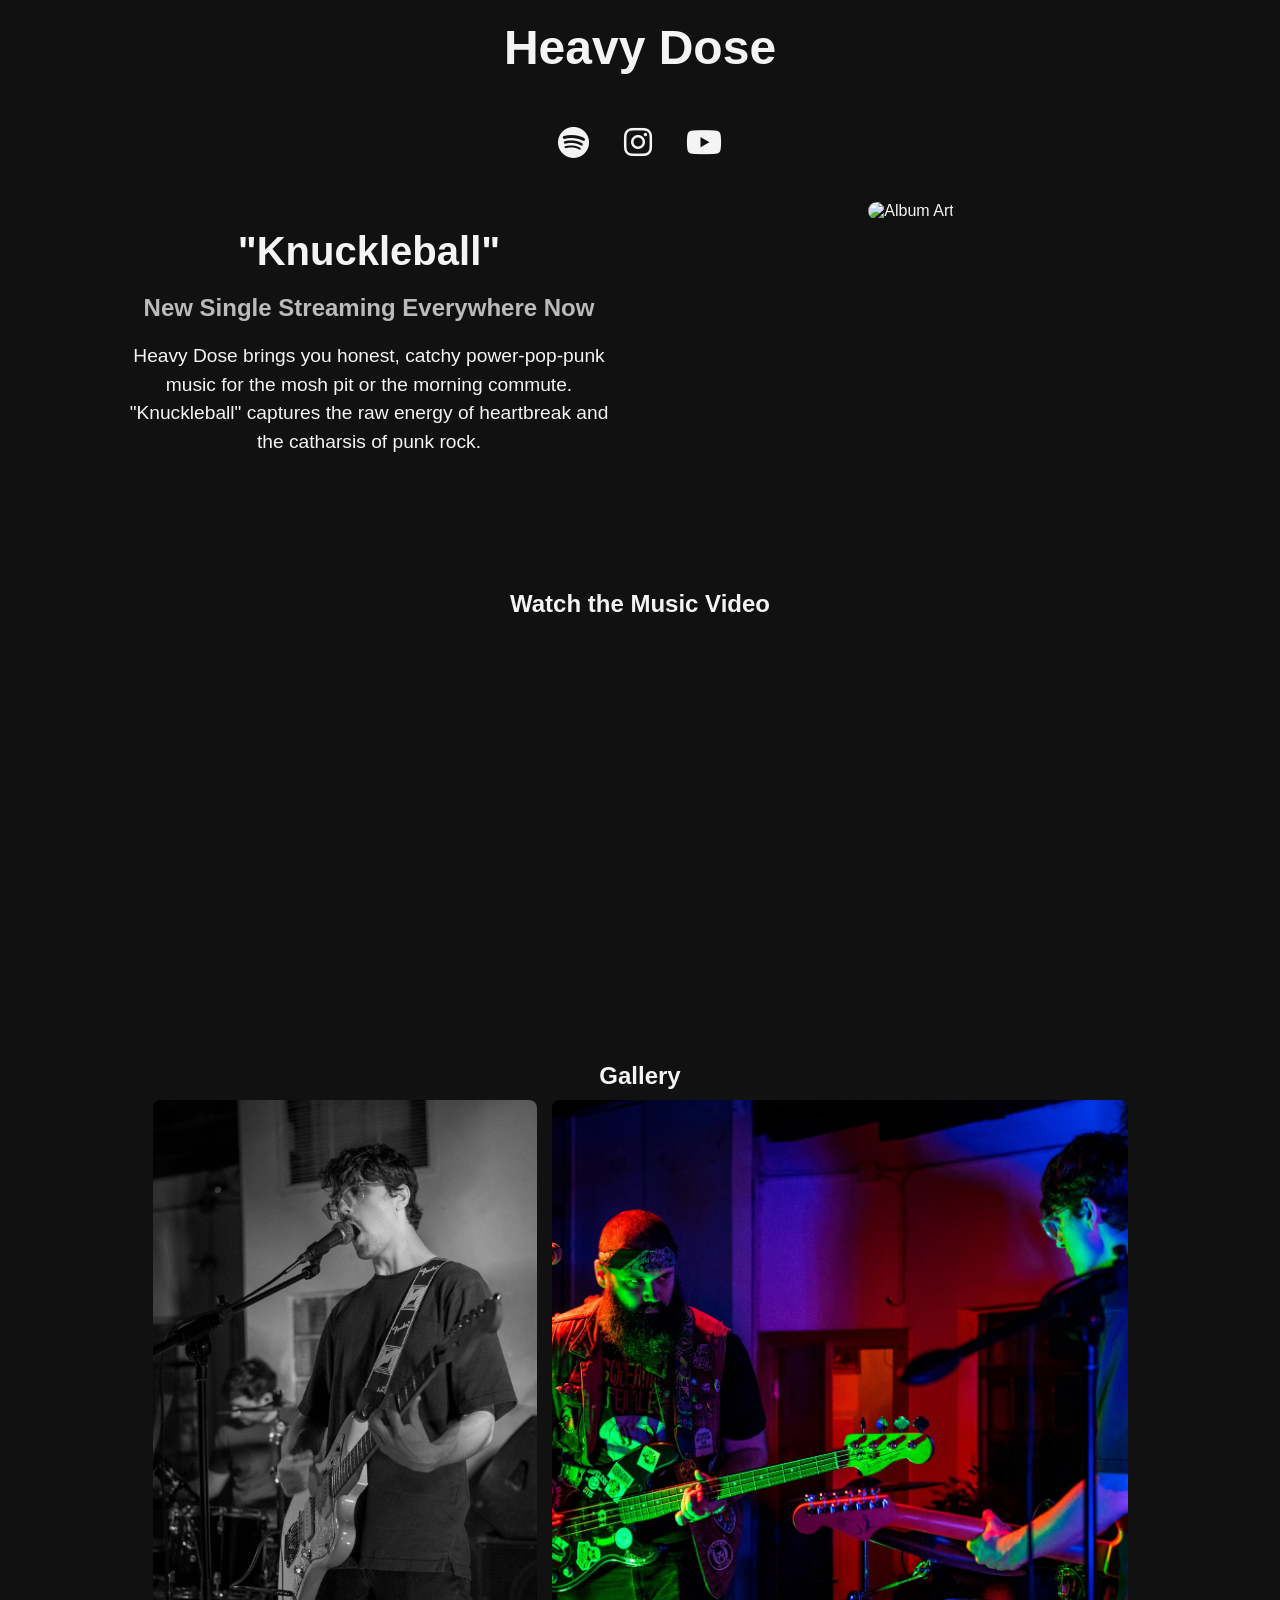
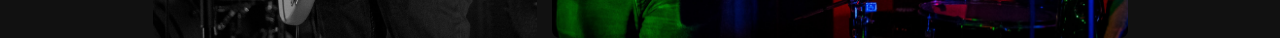
==== index.html @ 84f8ae5a "initial upload" ====
<!DOCTYPE html>
<html lang="en">
<head>
  <meta charset="UTF-8">
  <meta name="viewport" content="width=device-width, initial-scale=1.0">
  <title>Knuckleball - Heavy Dose</title>
  <link href="https://cdnjs.cloudflare.com/ajax/libs/font-awesome/6.0.0-beta3/css/all.min.css" rel="stylesheet"> <!-- Font Awesome Icons -->
  <style>
    body {
      font-family: Arial, sans-serif;
      margin: 0;
      padding: 0;
      background-color: #111;
      color: #f4f4f4;
      text-align: center;
    }

    header {
      font-size: 3rem;
      font-weight: bold;
      margin: 20px 0 50px; /* Increased space below header */
    }

    .social-links {
      margin-bottom: 40px; /* Space between social links and the two-column layout */
    }

    .social-links a {
      font-size: 2rem;
      color: #f4f4f4;
      margin: 0 15px;
      text-decoration: none;
    }

    .social-links a:hover {
      color: #1db954; /* Spotify green hover effect */
    }

    .container {
      display: flex;
      max-width: 80%;
      margin: 0 auto;
      gap: 60px; /* Wider spacing between columns */
      opacity: 0;
      transform: translateY(20px);
      animation: fadeIn 1.5s ease-out forwards;
    }

    .bio, .album-art {
      flex: 1;
    }

    h1 {
      font-size: 2.5rem;
      margin-bottom: 10px;
    }

    h2 {
      font-size: 1.5rem;
      color: #bbb;
      margin-bottom: 20px;
    }

    h3 {
      font-size: 1.5rem; /* Adjusted size */
      margin: 20px 0 10px; /* Reduced space around headings */
    }

    .bio p {
      font-size: 1.2rem;
      line-height: 1.5;
    }

    .album-art img {
      max-width: 100%;
      height: auto;
      border-radius: 10px;
      margin-bottom: 50px;
    }

    iframe {
      margin-top: 10px; /* Reduced margin */
      border-radius: 12px;
    }

    .youtube-video {
      margin: 20px auto 40px; /* Reduced space */
      max-width: 640px;
      margin-bottom: 50px;
    }

    .gallery {
      display: flex;
      flex-wrap: wrap;
      gap: 15px;
      margin-top: 10px; /* Reduced space */
      justify-content: center;
    }

    .gallery img {
      border-radius: 8px;
      object-fit: cover;
      max-width: 100%;
      height: auto;
    }

    .gallery img.small {
      width: 30%;
    }

    .gallery img.medium {
      width: 45%;
    }

    .gallery img.large {
      width: 60%;
    }

    @keyframes fadeIn {
      to {
        opacity: 1;
        transform: translateY(0);
      }
    }
  </style>
</head>
<body>
  <header>Heavy Dose</header>

  <!-- Social Links Section -->
  <div class="social-links">
    <a href="https://open.spotify.com/artist/315AH7RlOskO2dFrE8lWnL" target="_blank" title="Spotify"><i class="fab fa-spotify"></i></a>
    <a href="https://www.instagram.com/heavydosemusic/" target="_blank" title="Instagram"><i class="fab fa-instagram"></i></a>
    <a href="https://www.youtube.com/@HeavyDoseMusic/videos" target="_blank" title="YouTube"><i class="fab fa-youtube"></i></a>
  </div>

  <div class="container">
    <div class="bio">
      <h1>"Knuckleball"</h1>
      <h2>New Single Streaming Everywhere Now</h2>
      <p>Heavy Dose brings you honest, catchy power-pop-punk music for the mosh pit or the morning commute. "Knuckleball" captures the raw energy of heartbreak and the catharsis of punk rock.</p>
      <iframe src="https://open.spotify.com/embed/track/62JRtCdzHk0qX47STppfxC?utm_source=generator" 
              width="100%" height="80" frameBorder="0" 
              allow="autoplay; clipboard-write; encrypted-media; fullscreen; picture-in-picture"></iframe>
    </div>
    <div class="album-art">
      <img src="HD-grey.png" alt="Album Art">
    </div>
  </div>

  <h3>Watch the Music Video</h3>
  <div class="youtube-video">
    <iframe width="100%" height="360" src="https://www.youtube.com/embed/OnFMPk5hCnA" 
            frameBorder="0" allow="accelerometer; autoplay; clipboard-write; encrypted-media; gyroscope; picture-in-picture" 
            allowFullScreen></iframe>
  </div>

  <h3>Gallery</h3>
  <div class="gallery">
    <img src="pic1.jpg" alt="Gallery Image 1" class="small">
    <img src="pic2.jpg" alt="Gallery Image 2" class="medium">
  </div>
</body>
</html>
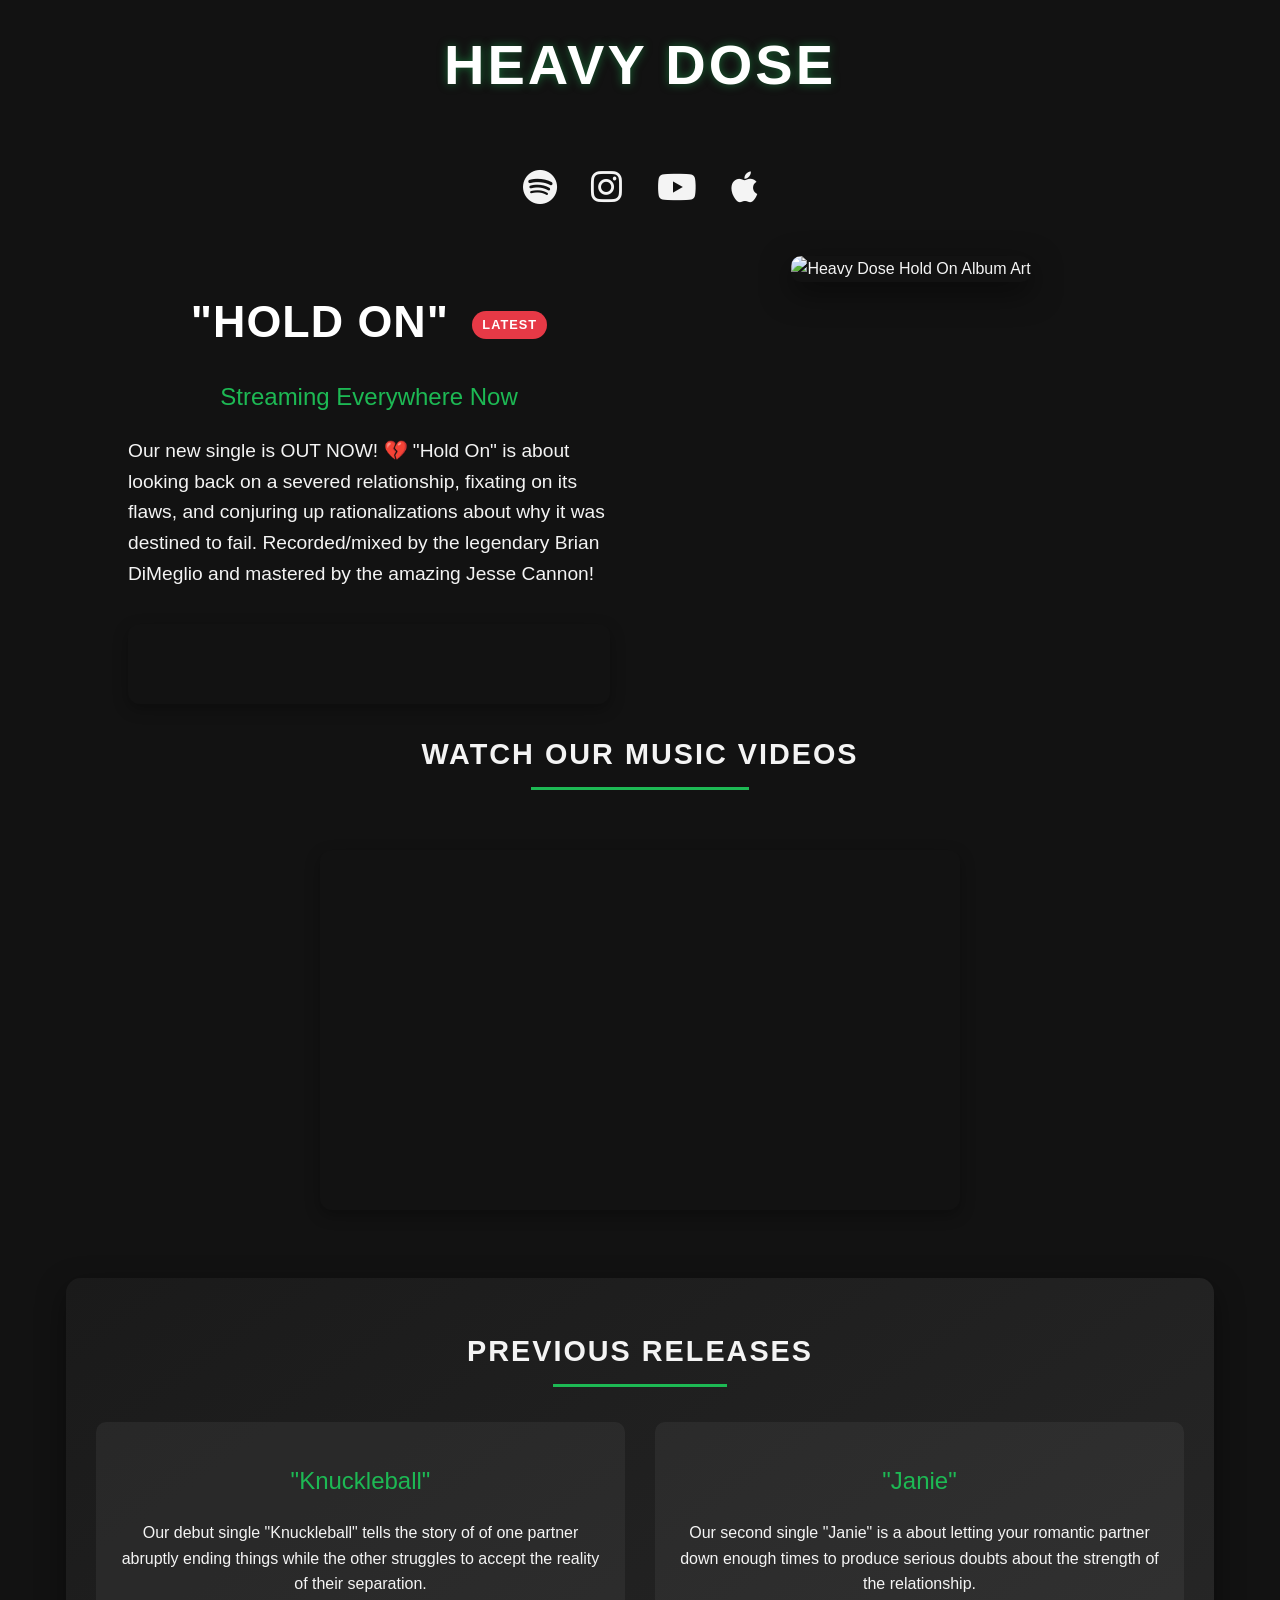
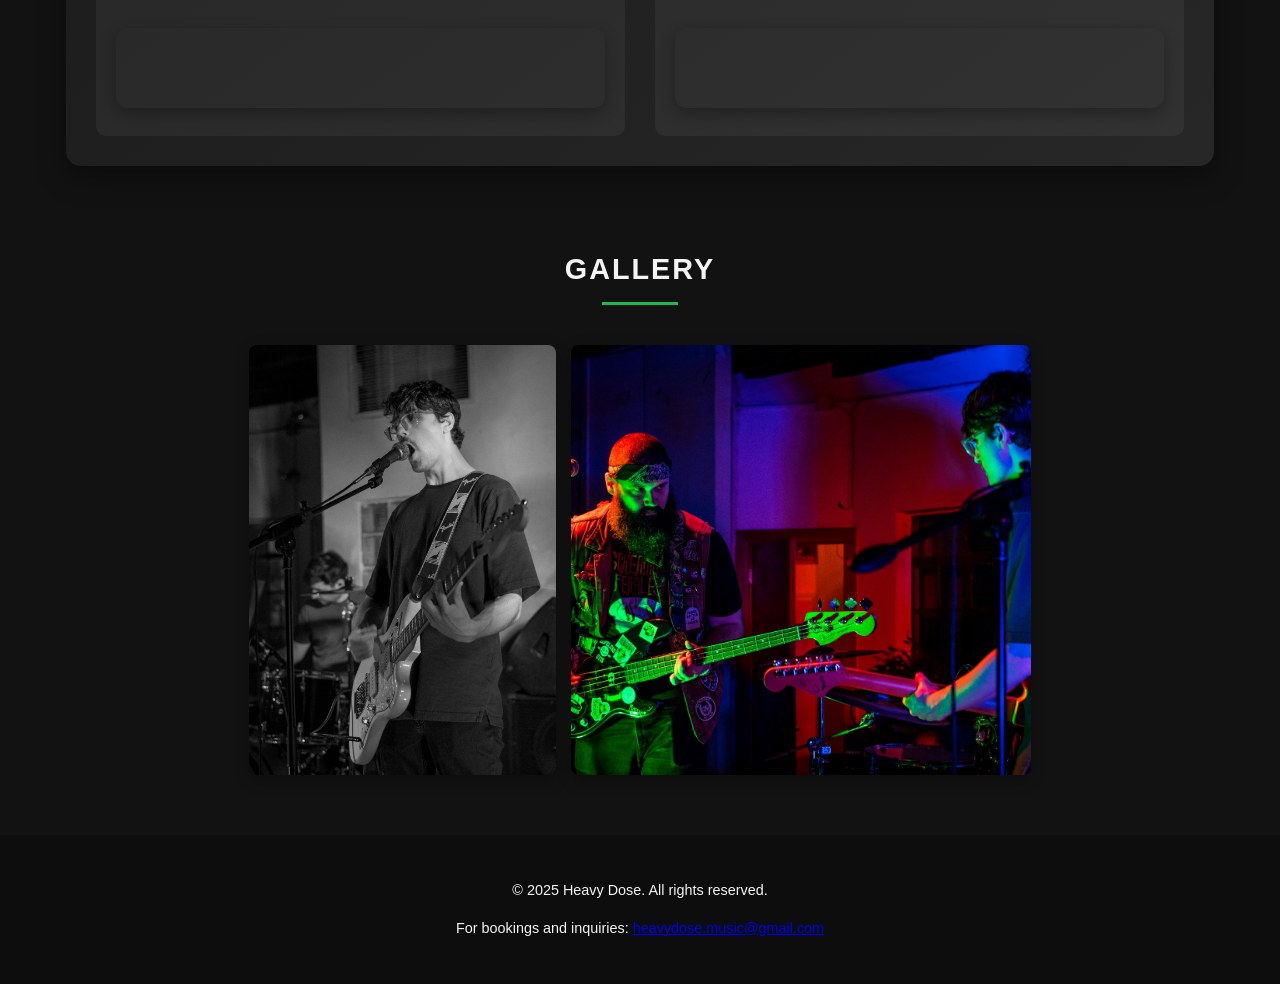
==== commit 32e25a7b: "update new music" ====
--- a/index.html
+++ b/index.html
@@ -3,44 +3,62 @@
 <head>
   <meta charset="UTF-8">
   <meta name="viewport" content="width=device-width, initial-scale=1.0">
-  <title>Knuckleball - Heavy Dose</title>
+  <meta name="description" content="Heavy Dose - Power-pop-punk band bringing you honest, catchy music. Listen to our latest singles Hold On, Janie, and Knuckleball.">
+  <meta name="keywords" content="Heavy Dose, power-pop-punk, garage rock, rock band, Hold On, Janie, Knuckleball, punk rock">
+  <title>Heavy Dose</title>
+  <link rel="icon" href="hd-initials.png" type="image/x-icon">
   <link href="https://cdnjs.cloudflare.com/ajax/libs/font-awesome/6.0.0-beta3/css/all.min.css" rel="stylesheet"> <!-- Font Awesome Icons -->
   <style>
+    :root {
+      --main-bg-color: #121212;
+      --accent-color: #1db954; /* Spotify green */
+      --secondary-color: #222;
+      --text-color: #f4f4f4;
+      --highlight-color: #e63946; /* Red highlight */
+    }
+    
     body {
-      font-family: Arial, sans-serif;
+      font-family: 'Montserrat', Arial, sans-serif;
       margin: 0;
       padding: 0;
-      background-color: #111;
-      color: #f4f4f4;
+      background-color: var(--main-bg-color);
+      color: var(--text-color);
       text-align: center;
+      line-height: 1.6;
     }
 
     header {
-      font-size: 3rem;
-      font-weight: bold;
-      margin: 20px 0 50px; /* Increased space below header */
+      font-size: 3.5rem;
+      font-weight: 800;
+      margin: 20px 0 50px;
+      text-transform: uppercase;
+      letter-spacing: 3px;
+      color: white;
+      text-shadow: 0 0 10px rgba(29, 185, 84, 0.5);
     }
 
     .social-links {
-      margin-bottom: 40px; /* Space between social links and the two-column layout */
+      margin-bottom: 40px;
     }
 
     .social-links a {
-      font-size: 2rem;
-      color: #f4f4f4;
+      font-size: 2.2rem;
+      color: var(--text-color);
       margin: 0 15px;
       text-decoration: none;
+      transition: transform 0.3s, color 0.3s;
     }
 
     .social-links a:hover {
-      color: #1db954; /* Spotify green hover effect */
+      color: var(--accent-color);
+      transform: scale(1.2);
     }
 
     .container {
       display: flex;
       max-width: 80%;
       margin: 0 auto;
-      gap: 60px; /* Wider spacing between columns */
+      gap: 60px;
       opacity: 0;
       transform: translateY(20px);
       animation: fadeIn 1.5s ease-out forwards;
@@ -51,24 +69,42 @@
     }
 
     h1 {
-      font-size: 2.5rem;
+      font-size: 2.8rem;
       margin-bottom: 10px;
+      color: white;
+      text-transform: uppercase;
+      letter-spacing: 1px;
     }
 
     h2 {
       font-size: 1.5rem;
-      color: #bbb;
+      color: var(--accent-color);
       margin-bottom: 20px;
+      font-weight: 400;
     }
 
     h3 {
-      font-size: 1.5rem; /* Adjusted size */
-      margin: 20px 0 10px; /* Reduced space around headings */
+      font-size: 1.8rem;
+      margin: 20px 0 15px;
+      text-transform: uppercase;
+      letter-spacing: 2px;
+      position: relative;
+      display: inline-block;
+    }
+    
+    h3:after {
+      content: '';
+      display: block;
+      width: 50%;
+      height: 3px;
+      background-color: var(--accent-color);
+      margin: 10px auto 0;
     }
 
     .bio p {
       font-size: 1.2rem;
-      line-height: 1.5;
+      line-height: 1.6;
+      text-align: left;
     }
 
     .album-art img {
@@ -76,25 +112,32 @@
       height: auto;
       border-radius: 10px;
       margin-bottom: 50px;
+      box-shadow: 0 10px 30px rgba(0, 0, 0, 0.5);
+      transition: transform 0.3s;
+    }
+    
+    .album-art img:hover {
+      transform: scale(1.03);
     }
 
     iframe {
-      margin-top: 10px; /* Reduced margin */
+      margin-top: 15px;
       border-radius: 12px;
+      box-shadow: 0 5px 15px rgba(0, 0, 0, 0.3);
     }
 
     .youtube-video {
-      margin: 20px auto 40px; /* Reduced space */
+      margin: 30px auto 60px;
       max-width: 640px;
-      margin-bottom: 50px;
     }
 
     .gallery {
       display: flex;
       flex-wrap: wrap;
       gap: 15px;
-      margin-top: 10px; /* Reduced space */
+      margin: 25px auto;
       justify-content: center;
+      max-width: 80%;
     }
 
     .gallery img {
@@ -102,6 +145,12 @@
       object-fit: cover;
       max-width: 100%;
       height: auto;
+      transition: transform 0.3s;
+      box-shadow: 0 5px 15px rgba(0, 0, 0, 0.3);
+    }
+    
+    .gallery img:hover {
+      transform: scale(1.05);
     }
 
     .gallery img.small {
@@ -114,6 +163,57 @@
 
     .gallery img.large {
       width: 60%;
+    }
+
+    .previous-releases {
+      max-width: 85%;
+      margin: 60px auto;
+      padding: 30px;
+      background: linear-gradient(145deg, #1a1a1a, #272727);
+      border-radius: 15px;
+      box-shadow: 0 10px 30px rgba(0, 0, 0, 0.4);
+    }
+
+    .releases-container {
+      display: flex;
+      gap: 30px;
+      margin-top: 20px;
+    }
+
+    .release {
+      flex: 1;
+      padding: 20px;
+      background-color: rgba(255, 255, 255, 0.05);
+      border-radius: 10px;
+      transition: transform 0.3s;
+    }
+    
+    .release:hover {
+      transform: translateY(-5px);
+    }
+    
+    .release h2 {
+      position: relative;
+    }
+    
+    .latest-badge {
+      display: inline-block;
+      background-color: var(--highlight-color);
+      color: white;
+      padding: 4px 10px;
+      font-size: 0.8rem;
+      border-radius: 20px;
+      margin-left: 10px;
+      text-transform: uppercase;
+      letter-spacing: 1px;
+      vertical-align: middle;
+    }
+
+    footer {
+      margin-top: 60px;
+      padding: 30px 0;
+      background-color: rgba(0, 0, 0, 0.3);
+      font-size: 0.9rem;
     }
 
     @keyframes fadeIn {
@@ -122,44 +222,100 @@
         transform: translateY(0);
       }
     }
+
+    @media (max-width: 768px) {
+      .container {
+        flex-direction: column;
+      }
+      
+      .social-links a {
+        font-size: 1.8rem;
+      }
+      
+      h1 {
+        font-size: 2.2rem;
+      }
+      
+      .releases-container {
+        flex-direction: column;
+        gap: 20px;
+      }
+      
+      .gallery {
+        max-width: 90%;
+      }
+    }
   </style>
+  <!-- Preload fonts for better performance -->
+  <link href="https://cdnjs.cloudflare.com/ajax/libs/font-family-montserrat/1.0.0/montserrat.min.css" rel="stylesheet">
 </head>
 <body>
   <header>Heavy Dose</header>
 
   <!-- Social Links Section -->
   <div class="social-links">
-    <a href="https://open.spotify.com/artist/315AH7RlOskO2dFrE8lWnL" target="_blank" title="Spotify"><i class="fab fa-spotify"></i></a>
-    <a href="https://www.instagram.com/heavydosemusic/" target="_blank" title="Instagram"><i class="fab fa-instagram"></i></a>
-    <a href="https://www.youtube.com/@HeavyDoseMusic/videos" target="_blank" title="YouTube"><i class="fab fa-youtube"></i></a>
+    <a href="https://open.spotify.com/artist/315AH7RlOskO2dFrE8lWnL" target="_blank" title="Listen on Spotify" aria-label="Spotify"><i class="fab fa-spotify"></i></a>
+    <a href="https://www.instagram.com/heavydosemusic/" target="_blank" title="Follow on Instagram" aria-label="Instagram"><i class="fab fa-instagram"></i></a>
+    <a href="https://www.youtube.com/@HeavyDoseMusic/videos" target="_blank" title="Watch on YouTube" aria-label="YouTube"><i class="fab fa-youtube"></i></a>
+    <a href="https://music.apple.com/us/artist/heavy-dose/1741990948" target="_blank" title="Listen on Apple Music" aria-label="Apple Music"><i class="fab fa-apple"></i></a>
   </div>
 
   <div class="container">
     <div class="bio">
-      <h1>"Knuckleball"</h1>
-      <h2>New Single Streaming Everywhere Now</h2>
-      <p>Heavy Dose brings you honest, catchy power-pop-punk music for the mosh pit or the morning commute. "Knuckleball" captures the raw energy of heartbreak and the catharsis of punk rock.</p>
-      <iframe src="https://open.spotify.com/embed/track/62JRtCdzHk0qX47STppfxC?utm_source=generator" 
+      <h1>"Hold On" <span class="latest-badge">Latest</span></h1>
+      <h2>Streaming Everywhere Now</h2>
+      <p>Our new single is OUT NOW! 💔 "Hold On" is about looking back on a severed relationship, fixating on its flaws, and conjuring up rationalizations about why it was destined to fail. Recorded/mixed by the legendary Brian DiMeglio and mastered by the amazing Jesse Cannon!</p>
+      <iframe src="https://open.spotify.com/embed/track/3S4iQe9FhwFGpHJicUodTs?utm_source=generator" 
               width="100%" height="80" frameBorder="0" 
               allow="autoplay; clipboard-write; encrypted-media; fullscreen; picture-in-picture"></iframe>
     </div>
     <div class="album-art">
-      <img src="HD-grey.png" alt="Album Art">
+      <img src="HD-blue.png" alt="Heavy Dose Hold On Album Art">
     </div>
   </div>
 
-  <h3>Watch the Music Video</h3>
+  <h3>Watch our Music Videos</h3>
   <div class="youtube-video">
-    <iframe width="100%" height="360" src="https://www.youtube.com/embed/OnFMPk5hCnA" 
+    <iframe width="100%" height="360" src="https://www.youtube.com/embed/w7PbZ3k3UTQ" 
             frameBorder="0" allow="accelerometer; autoplay; clipboard-write; encrypted-media; gyroscope; picture-in-picture" 
-            allowFullScreen></iframe>
+            allowFullScreen title="Heavy Dose - Janie Music Video"></iframe>
+  </div>
+
+  <div class="previous-releases">
+    <h3>Previous Releases</h3>
+    
+    <div class="releases-container">
+      
+      <div class="release">
+        <h2>"Knuckleball"</h2>
+        <p>Our debut single "Knuckleball" tells the story of of one partner abruptly ending things while the other struggles to accept the reality of their separation.</p>
+        <iframe src="https://open.spotify.com/embed/track/62JRtCdzHk0qX47STppfxC?utm_source=generator" 
+                width="100%" height="80" frameBorder="0" 
+                allow="autoplay; clipboard-write; encrypted-media; fullscreen; picture-in-picture"
+                title="Heavy Dose - Knuckleball on Spotify"></iframe>
+      </div>
+
+      <div class="release">
+        <h2>"Janie"</h2>
+        <p>Our second single "Janie" is a about letting your romantic partner down enough times to produce serious doubts about the strength of the relationship.</p>
+        <iframe src="https://open.spotify.com/embed/track/6rbaqBcFUk4kTOG53InHau?utm_source=generator" 
+                width="100%" height="80" frameBorder="0" 
+                allow="autoplay; clipboard-write; encrypted-media; fullscreen; picture-in-picture"
+                title="Heavy Dose - Janie on Spotify"></iframe>
+      </div>
+
+    </div>
   </div>
 
   <h3>Gallery</h3>
   <div class="gallery">
-    <img src="pic1.jpg" alt="Gallery Image 1" class="small">
-    <img src="pic2.jpg" alt="Gallery Image 2" class="medium">
-  </div>
+    <img src="pic1.jpg" alt="Heavy Dose band performing live" class="small">
+    <img src="pic2.jpg" alt="Heavy Dose band photoshoot" class="medium">
+  </div>
+  
+  <footer>
+    <p>&copy; 2025 Heavy Dose. All rights reserved.</p>
+    <p>For bookings and inquiries: <a href="mailto:heavydose.music@gmail.com">heavydose.music@gmail.com</a></p>
+  </footer>
 </body>
-</html>
-
+</html>
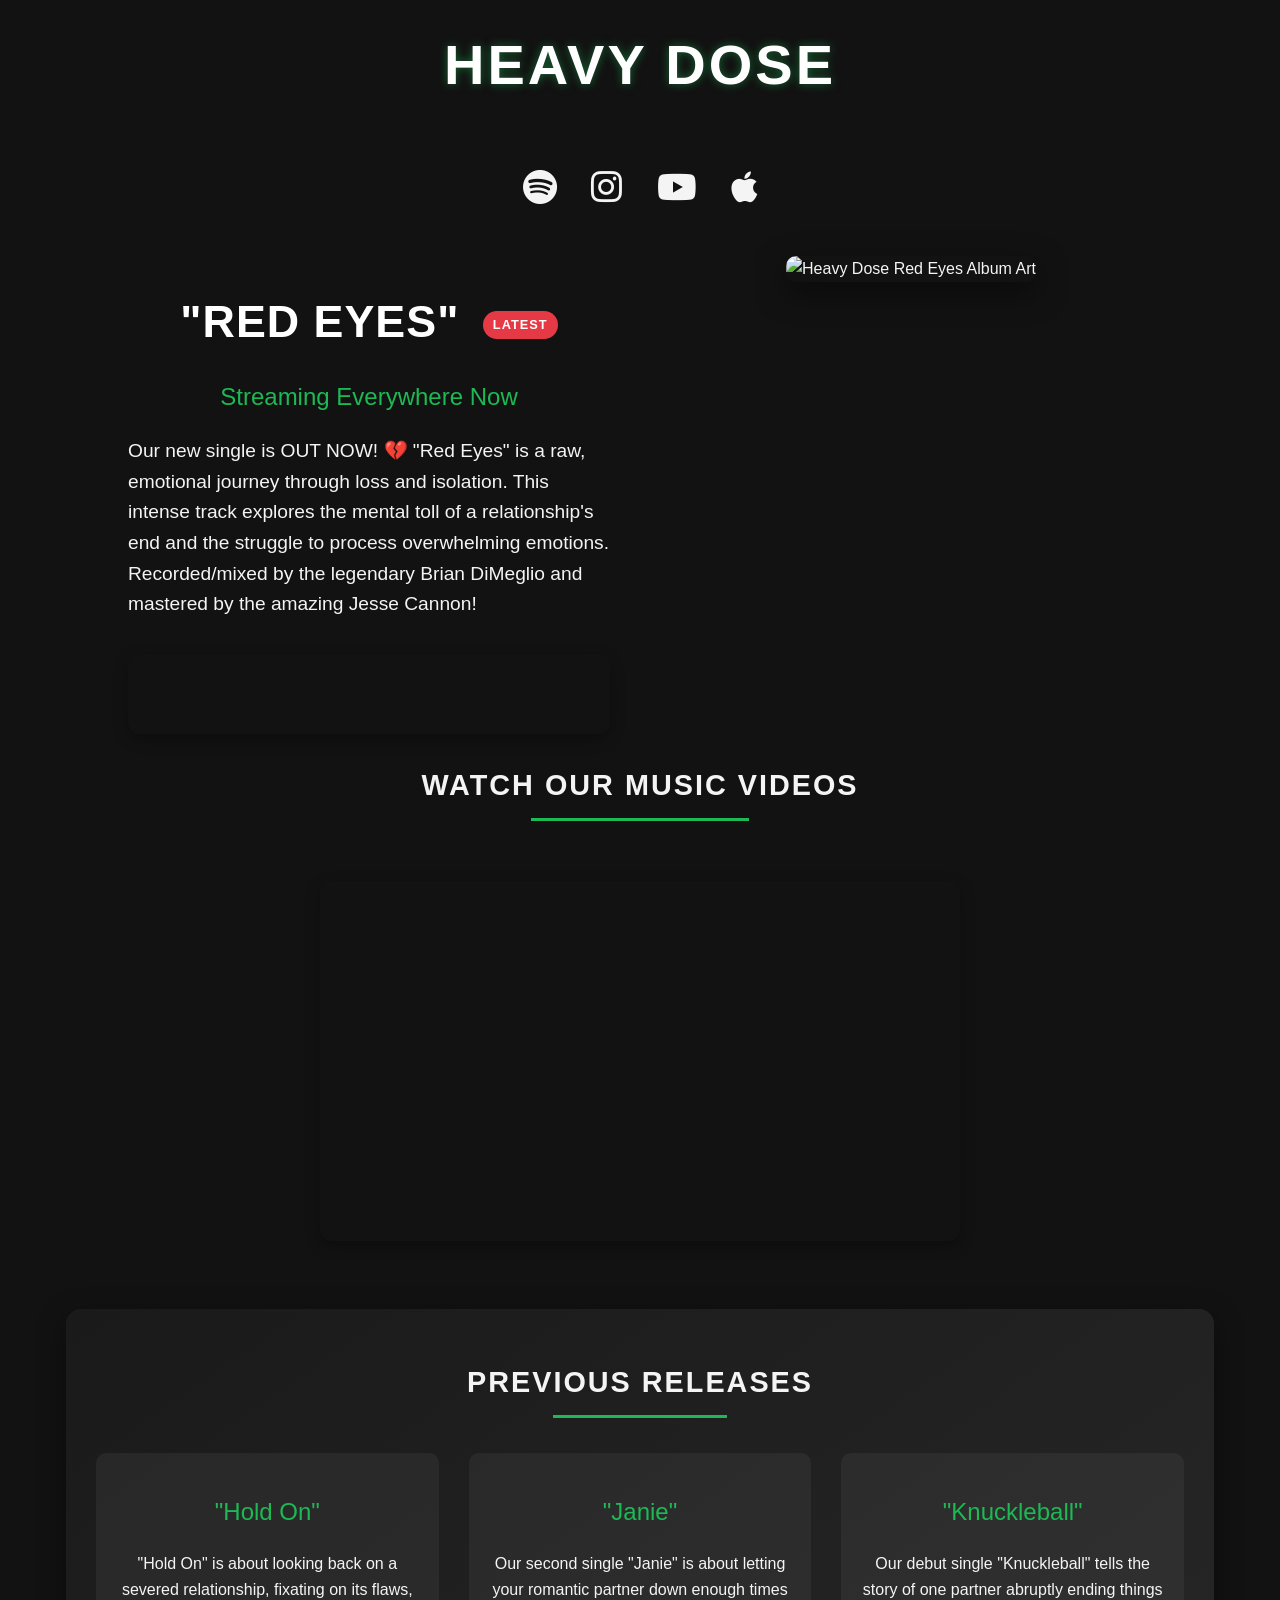
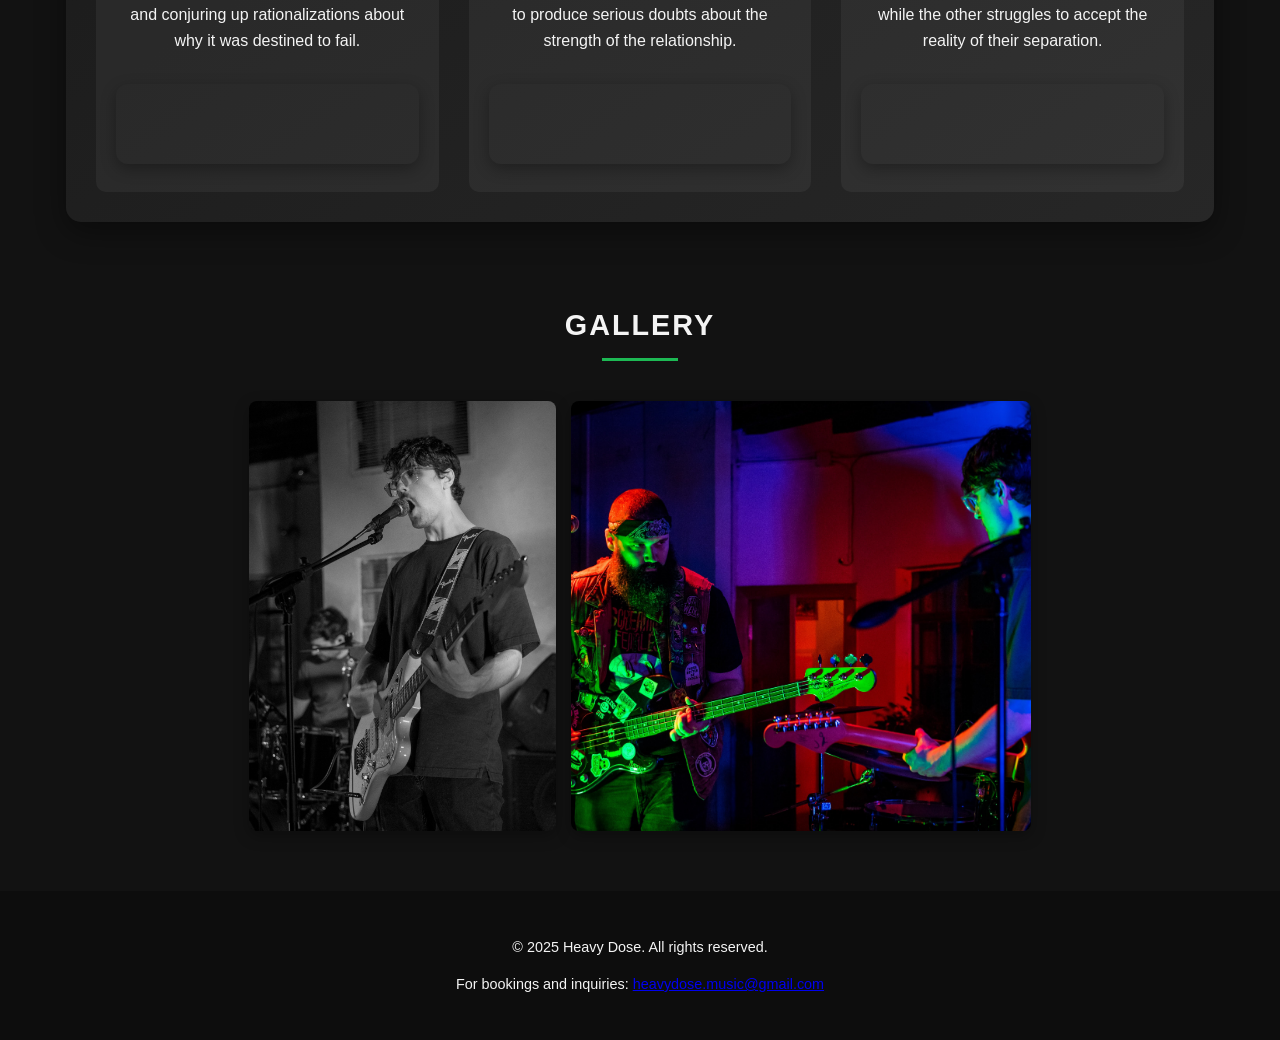
==== commit 92d8f1b2: "red eyes" ====
--- a/index.html
+++ b/index.html
@@ -3,8 +3,8 @@
 <head>
   <meta charset="UTF-8">
   <meta name="viewport" content="width=device-width, initial-scale=1.0">
-  <meta name="description" content="Heavy Dose - Power-pop-punk band bringing you honest, catchy music. Listen to our latest singles Hold On, Janie, and Knuckleball.">
-  <meta name="keywords" content="Heavy Dose, power-pop-punk, garage rock, rock band, Hold On, Janie, Knuckleball, punk rock">
+  <meta name="description" content="Heavy Dose - Power-pop-punk band bringing you honest, catchy music. Listen to our latest singles Red Eyes, Hold On, Janie, and Knuckleball.">
+  <meta name="keywords" content="Heavy Dose, power-pop-punk, garage rock, rock band, Red Eyes, Hold On, Janie, Knuckleball, punk rock">
   <title>Heavy Dose</title>
   <link rel="icon" href="hd-initials.png" type="image/x-icon">
   <link href="https://cdnjs.cloudflare.com/ajax/libs/font-awesome/6.0.0-beta3/css/all.min.css" rel="stylesheet"> <!-- Font Awesome Icons -->
@@ -176,12 +176,16 @@
 
     .releases-container {
       display: flex;
+      flex-wrap: wrap;
       gap: 30px;
       margin-top: 20px;
+      justify-content: center;
     }
 
     .release {
       flex: 1;
+      min-width: 250px;
+      max-width: 400px;
       padding: 20px;
       background-color: rgba(255, 255, 255, 0.05);
       border-radius: 10px;
@@ -208,6 +212,16 @@
       letter-spacing: 1px;
       vertical-align: middle;
     }
+    
+    .new-release-glow {
+      animation: glowing 2s infinite;
+    }
+    
+    @keyframes glowing {
+      0% { box-shadow: 0 0 10px rgba(230, 57, 70, 0.7); }
+      50% { box-shadow: 0 0 20px rgba(230, 57, 70, 0.9); }
+      100% { box-shadow: 0 0 10px rgba(230, 57, 70, 0.7); }
+    }
 
     footer {
       margin-top: 60px;
@@ -262,15 +276,15 @@
 
   <div class="container">
     <div class="bio">
-      <h1>"Hold On" <span class="latest-badge">Latest</span></h1>
+      <h1>"Red Eyes" <span class="latest-badge">Latest</span></h1>
       <h2>Streaming Everywhere Now</h2>
-      <p>Our new single is OUT NOW! 💔 "Hold On" is about looking back on a severed relationship, fixating on its flaws, and conjuring up rationalizations about why it was destined to fail. Recorded/mixed by the legendary Brian DiMeglio and mastered by the amazing Jesse Cannon!</p>
-      <iframe src="https://open.spotify.com/embed/track/3S4iQe9FhwFGpHJicUodTs?utm_source=generator" 
+      <p>Our new single is OUT NOW! 💔 "Red Eyes" is a raw, emotional journey through loss and isolation. This intense track explores the mental toll of a relationship's end and the struggle to process overwhelming emotions. Recorded/mixed by the legendary Brian DiMeglio and mastered by the amazing Jesse Cannon!</p>
+      <iframe src="https://open.spotify.com/track/5LJMli3Pwo2S5KkwsLIknG?si?utm_source=generator" 
               width="100%" height="80" frameBorder="0" 
               allow="autoplay; clipboard-write; encrypted-media; fullscreen; picture-in-picture"></iframe>
     </div>
     <div class="album-art">
-      <img src="HD-blue.png" alt="Heavy Dose Hold On Album Art">
+      <img src="HD-magenta.png" alt="Heavy Dose Red Eyes Album Art">
     </div>
   </div>
 
@@ -285,25 +299,32 @@
     <h3>Previous Releases</h3>
     
     <div class="releases-container">
-      
+      <div class="release new-release-glow">
+        <h2>"Hold On"</h2>
+        <p>"Hold On" is about looking back on a severed relationship, fixating on its flaws, and conjuring up rationalizations about why it was destined to fail.</p>
+        <iframe src="https://open.spotify.com/embed/track/3S4iQe9FhwFGpHJicUodTs?utm_source=generator" 
+                width="100%" height="80" frameBorder="0" 
+                allow="autoplay; clipboard-write; encrypted-media; fullscreen; picture-in-picture"
+                title="Heavy Dose - Hold On on Spotify"></iframe>
+      </div>
+      
+      <div class="release">
+        <h2>"Janie"</h2>
+        <p>Our second single "Janie" is about letting your romantic partner down enough times to produce serious doubts about the strength of the relationship.</p>
+        <iframe src="https://open.spotify.com/embed/track/6rbaqBcFUk4kTOG53InHau?utm_source=generator" 
+                width="100%" height="80" frameBorder="0" 
+                allow="autoplay; clipboard-write; encrypted-media; fullscreen; picture-in-picture"
+                title="Heavy Dose - Janie on Spotify"></iframe>
+      </div>
+
       <div class="release">
         <h2>"Knuckleball"</h2>
-        <p>Our debut single "Knuckleball" tells the story of of one partner abruptly ending things while the other struggles to accept the reality of their separation.</p>
+        <p>Our debut single "Knuckleball" tells the story of one partner abruptly ending things while the other struggles to accept the reality of their separation.</p>
         <iframe src="https://open.spotify.com/embed/track/62JRtCdzHk0qX47STppfxC?utm_source=generator" 
                 width="100%" height="80" frameBorder="0" 
                 allow="autoplay; clipboard-write; encrypted-media; fullscreen; picture-in-picture"
                 title="Heavy Dose - Knuckleball on Spotify"></iframe>
       </div>
-
-      <div class="release">
-        <h2>"Janie"</h2>
-        <p>Our second single "Janie" is a about letting your romantic partner down enough times to produce serious doubts about the strength of the relationship.</p>
-        <iframe src="https://open.spotify.com/embed/track/6rbaqBcFUk4kTOG53InHau?utm_source=generator" 
-                width="100%" height="80" frameBorder="0" 
-                allow="autoplay; clipboard-write; encrypted-media; fullscreen; picture-in-picture"
-                title="Heavy Dose - Janie on Spotify"></iframe>
-      </div>
-
     </div>
   </div>
 
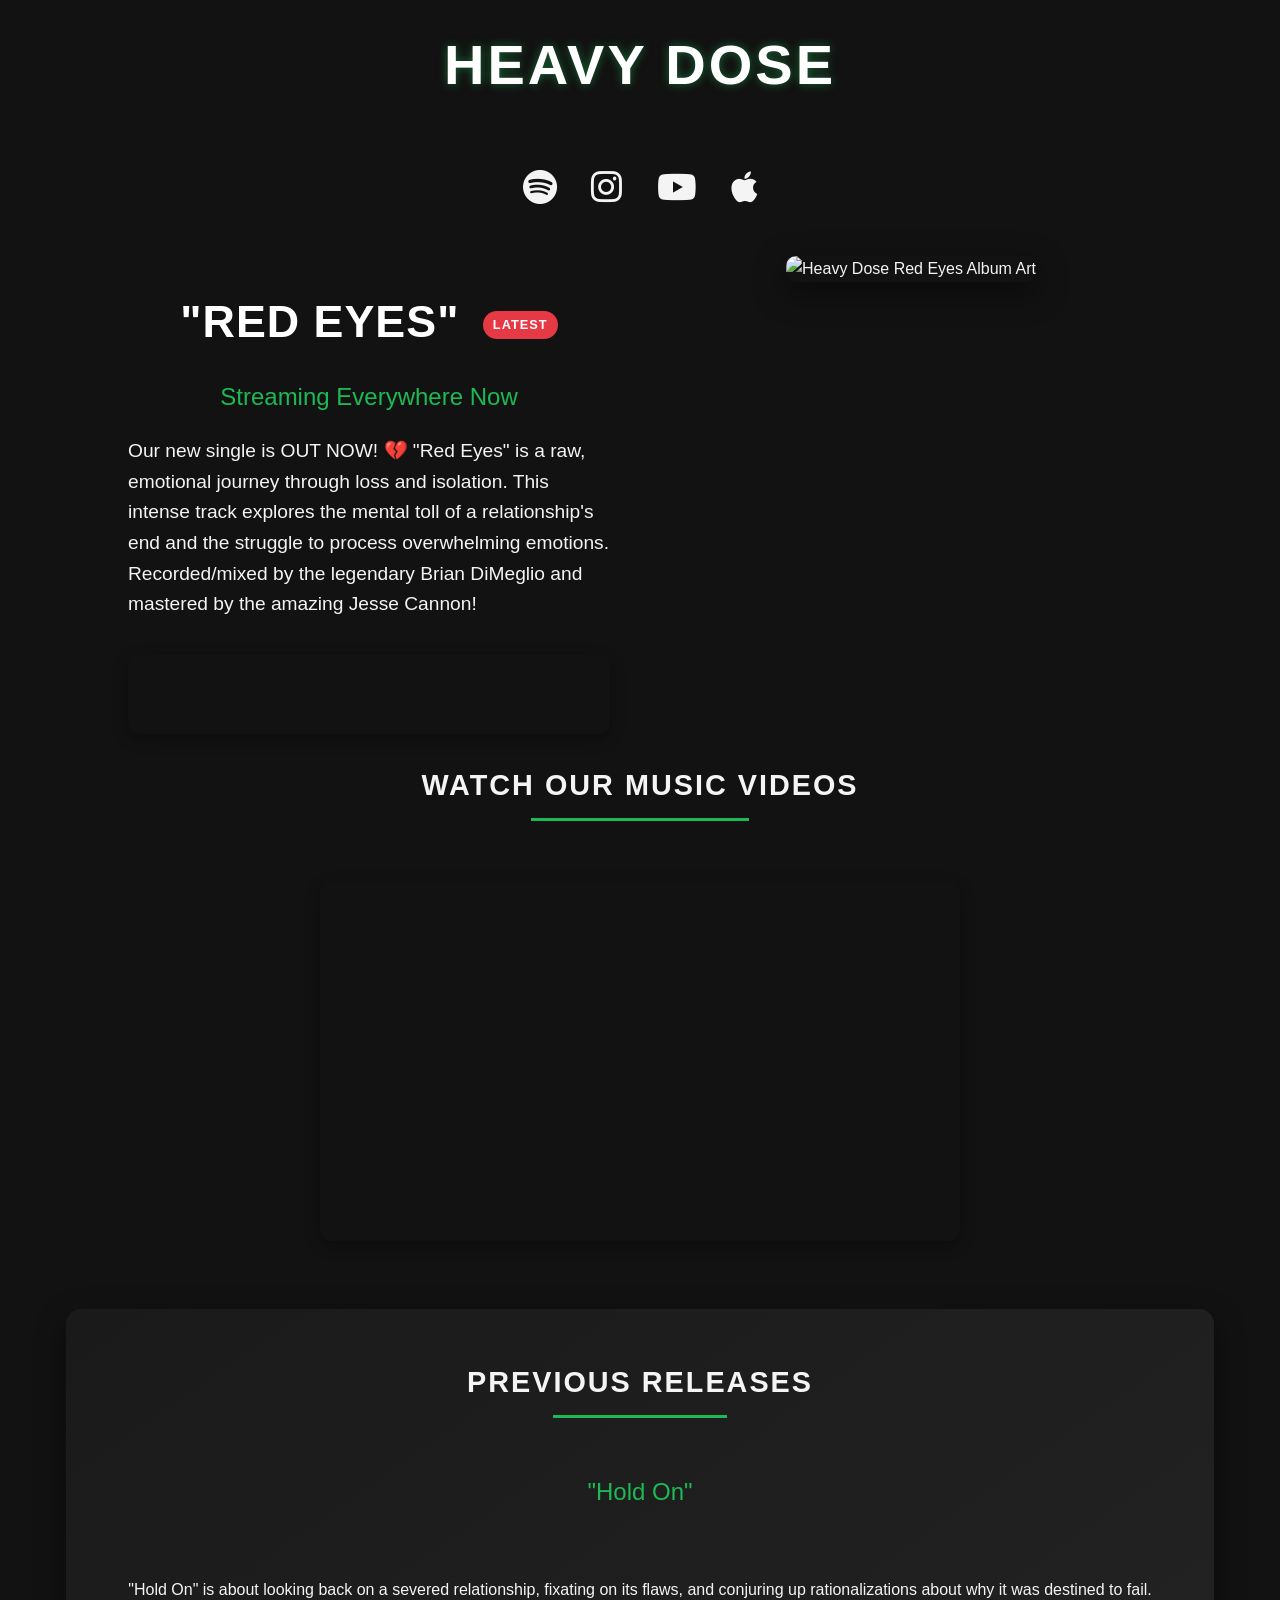
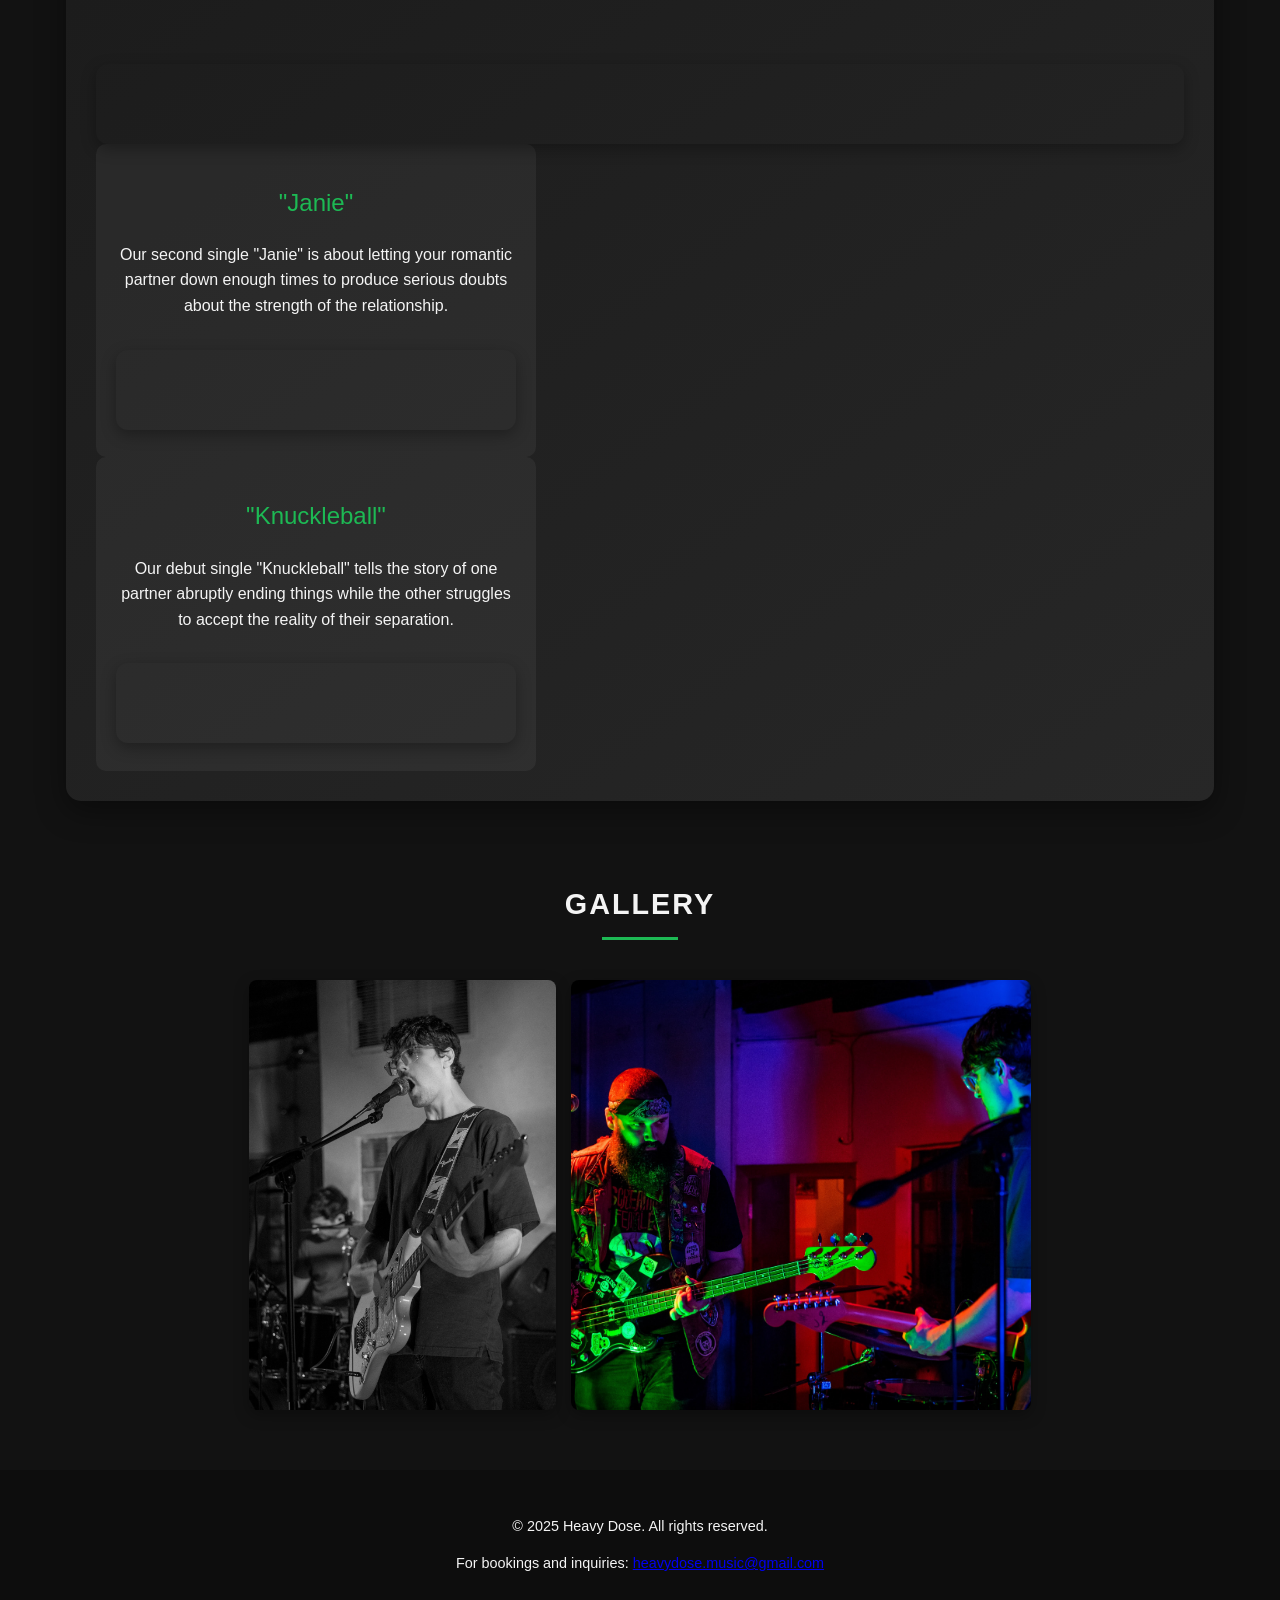
==== commit 4c2d809f: "Update index.html remove glow" ====
--- a/index.html
+++ b/index.html
@@ -279,7 +279,7 @@
       <h1>"Red Eyes" <span class="latest-badge">Latest</span></h1>
       <h2>Streaming Everywhere Now</h2>
       <p>Our new single is OUT NOW! 💔 "Red Eyes" is a raw, emotional journey through loss and isolation. This intense track explores the mental toll of a relationship's end and the struggle to process overwhelming emotions. Recorded/mixed by the legendary Brian DiMeglio and mastered by the amazing Jesse Cannon!</p>
-      <iframe src="https://open.spotify.com/track/5LJMli3Pwo2S5KkwsLIknG?si?utm_source=generator" 
+      <iframe src="https://open.spotify.com/embed/track/5LJMli3Pwo2S5KkwsLIknG?utm_source=generator" 
               width="100%" height="80" frameBorder="0" 
               allow="autoplay; clipboard-write; encrypted-media; fullscreen; picture-in-picture"></iframe>
     </div>
@@ -299,7 +299,6 @@
     <h3>Previous Releases</h3>
     
     <div class="releases-container">
-      <div class="release new-release-glow">
         <h2>"Hold On"</h2>
         <p>"Hold On" is about looking back on a severed relationship, fixating on its flaws, and conjuring up rationalizations about why it was destined to fail.</p>
         <iframe src="https://open.spotify.com/embed/track/3S4iQe9FhwFGpHJicUodTs?utm_source=generator" 
@@ -339,4 +338,4 @@
     <p>For bookings and inquiries: <a href="mailto:heavydose.music@gmail.com">heavydose.music@gmail.com</a></p>
   </footer>
 </body>
-</html>+</html>
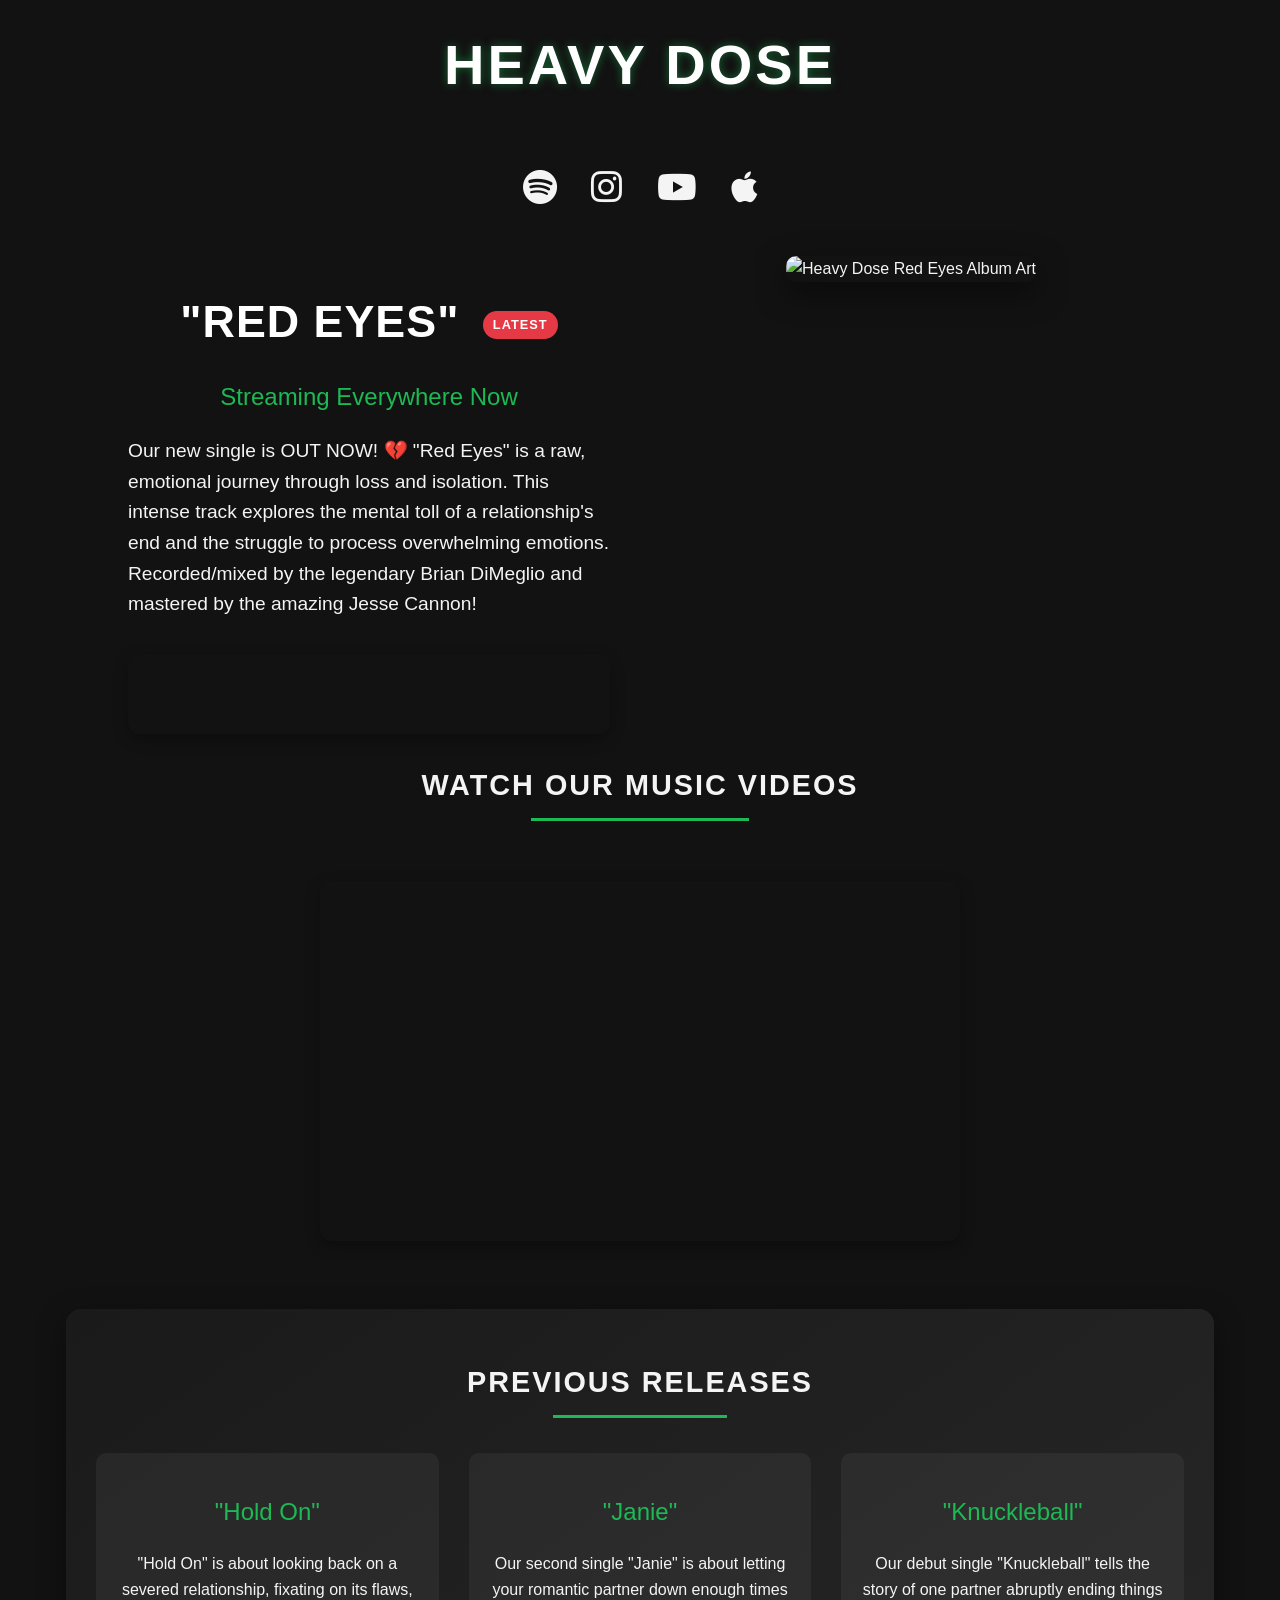
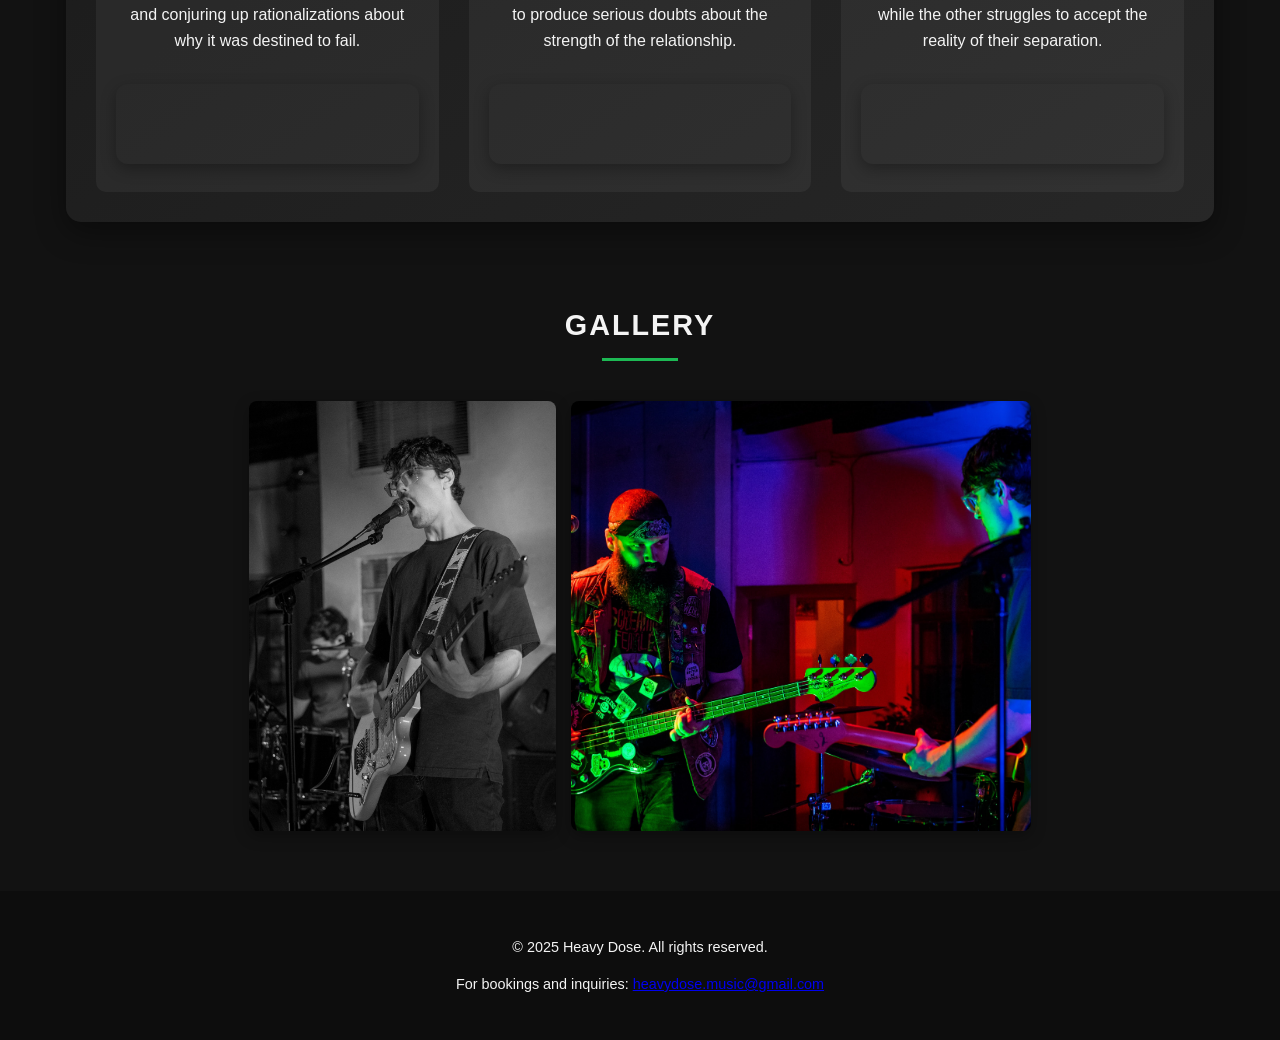
==== commit e1fb5b46: "Update index.html release" ====
--- a/index.html
+++ b/index.html
@@ -299,6 +299,7 @@
     <h3>Previous Releases</h3>
     
     <div class="releases-container">
+      <div class="release">
         <h2>"Hold On"</h2>
         <p>"Hold On" is about looking back on a severed relationship, fixating on its flaws, and conjuring up rationalizations about why it was destined to fail.</p>
         <iframe src="https://open.spotify.com/embed/track/3S4iQe9FhwFGpHJicUodTs?utm_source=generator" 
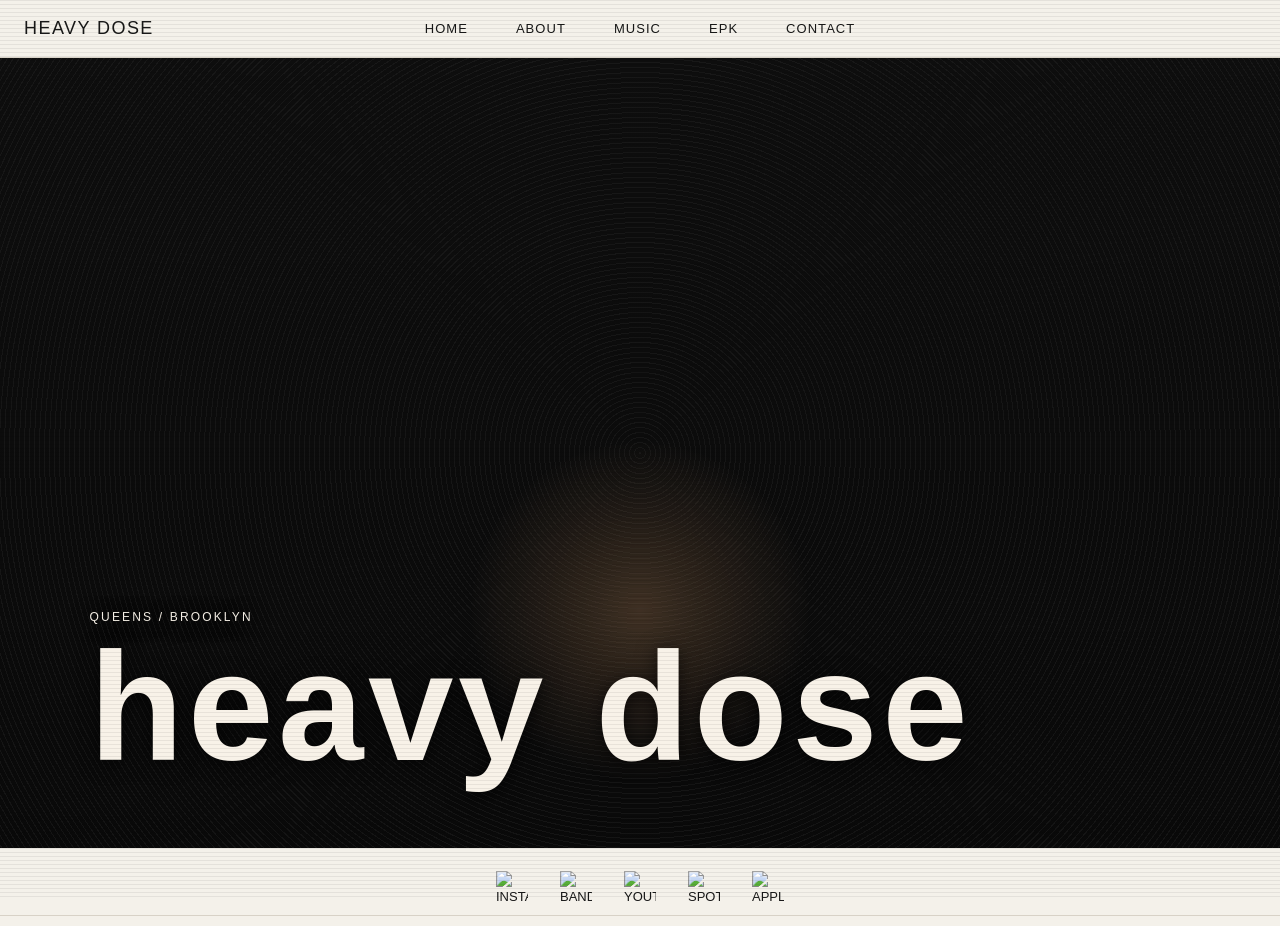
==== commit 2bd8f5fd: "Add files via upload" ====
--- a/index.html
+++ b/index.html
@@ -1,342 +1,59 @@
-<!DOCTYPE html>
+<!doctype html>
 <html lang="en">
 <head>
-  <meta charset="UTF-8">
-  <meta name="viewport" content="width=device-width, initial-scale=1.0">
-  <meta name="description" content="Heavy Dose - Power-pop-punk band bringing you honest, catchy music. Listen to our latest singles Red Eyes, Hold On, Janie, and Knuckleball.">
-  <meta name="keywords" content="Heavy Dose, power-pop-punk, garage rock, rock band, Red Eyes, Hold On, Janie, Knuckleball, punk rock">
-  <title>Heavy Dose</title>
-  <link rel="icon" href="hd-initials.png" type="image/x-icon">
-  <link href="https://cdnjs.cloudflare.com/ajax/libs/font-awesome/6.0.0-beta3/css/all.min.css" rel="stylesheet"> <!-- Font Awesome Icons -->
-  <style>
-    :root {
-      --main-bg-color: #121212;
-      --accent-color: #1db954; /* Spotify green */
-      --secondary-color: #222;
-      --text-color: #f4f4f4;
-      --highlight-color: #e63946; /* Red highlight */
-    }
-    
-    body {
-      font-family: 'Montserrat', Arial, sans-serif;
-      margin: 0;
-      padding: 0;
-      background-color: var(--main-bg-color);
-      color: var(--text-color);
-      text-align: center;
-      line-height: 1.6;
-    }
-
-    header {
-      font-size: 3.5rem;
-      font-weight: 800;
-      margin: 20px 0 50px;
-      text-transform: uppercase;
-      letter-spacing: 3px;
-      color: white;
-      text-shadow: 0 0 10px rgba(29, 185, 84, 0.5);
-    }
-
-    .social-links {
-      margin-bottom: 40px;
-    }
-
-    .social-links a {
-      font-size: 2.2rem;
-      color: var(--text-color);
-      margin: 0 15px;
-      text-decoration: none;
-      transition: transform 0.3s, color 0.3s;
-    }
-
-    .social-links a:hover {
-      color: var(--accent-color);
-      transform: scale(1.2);
-    }
-
-    .container {
-      display: flex;
-      max-width: 80%;
-      margin: 0 auto;
-      gap: 60px;
-      opacity: 0;
-      transform: translateY(20px);
-      animation: fadeIn 1.5s ease-out forwards;
-    }
-
-    .bio, .album-art {
-      flex: 1;
-    }
-
-    h1 {
-      font-size: 2.8rem;
-      margin-bottom: 10px;
-      color: white;
-      text-transform: uppercase;
-      letter-spacing: 1px;
-    }
-
-    h2 {
-      font-size: 1.5rem;
-      color: var(--accent-color);
-      margin-bottom: 20px;
-      font-weight: 400;
-    }
-
-    h3 {
-      font-size: 1.8rem;
-      margin: 20px 0 15px;
-      text-transform: uppercase;
-      letter-spacing: 2px;
-      position: relative;
-      display: inline-block;
-    }
-    
-    h3:after {
-      content: '';
-      display: block;
-      width: 50%;
-      height: 3px;
-      background-color: var(--accent-color);
-      margin: 10px auto 0;
-    }
-
-    .bio p {
-      font-size: 1.2rem;
-      line-height: 1.6;
-      text-align: left;
-    }
-
-    .album-art img {
-      max-width: 100%;
-      height: auto;
-      border-radius: 10px;
-      margin-bottom: 50px;
-      box-shadow: 0 10px 30px rgba(0, 0, 0, 0.5);
-      transition: transform 0.3s;
-    }
-    
-    .album-art img:hover {
-      transform: scale(1.03);
-    }
-
-    iframe {
-      margin-top: 15px;
-      border-radius: 12px;
-      box-shadow: 0 5px 15px rgba(0, 0, 0, 0.3);
-    }
-
-    .youtube-video {
-      margin: 30px auto 60px;
-      max-width: 640px;
-    }
-
-    .gallery {
-      display: flex;
-      flex-wrap: wrap;
-      gap: 15px;
-      margin: 25px auto;
-      justify-content: center;
-      max-width: 80%;
-    }
-
-    .gallery img {
-      border-radius: 8px;
-      object-fit: cover;
-      max-width: 100%;
-      height: auto;
-      transition: transform 0.3s;
-      box-shadow: 0 5px 15px rgba(0, 0, 0, 0.3);
-    }
-    
-    .gallery img:hover {
-      transform: scale(1.05);
-    }
-
-    .gallery img.small {
-      width: 30%;
-    }
-
-    .gallery img.medium {
-      width: 45%;
-    }
-
-    .gallery img.large {
-      width: 60%;
-    }
-
-    .previous-releases {
-      max-width: 85%;
-      margin: 60px auto;
-      padding: 30px;
-      background: linear-gradient(145deg, #1a1a1a, #272727);
-      border-radius: 15px;
-      box-shadow: 0 10px 30px rgba(0, 0, 0, 0.4);
-    }
-
-    .releases-container {
-      display: flex;
-      flex-wrap: wrap;
-      gap: 30px;
-      margin-top: 20px;
-      justify-content: center;
-    }
-
-    .release {
-      flex: 1;
-      min-width: 250px;
-      max-width: 400px;
-      padding: 20px;
-      background-color: rgba(255, 255, 255, 0.05);
-      border-radius: 10px;
-      transition: transform 0.3s;
-    }
-    
-    .release:hover {
-      transform: translateY(-5px);
-    }
-    
-    .release h2 {
-      position: relative;
-    }
-    
-    .latest-badge {
-      display: inline-block;
-      background-color: var(--highlight-color);
-      color: white;
-      padding: 4px 10px;
-      font-size: 0.8rem;
-      border-radius: 20px;
-      margin-left: 10px;
-      text-transform: uppercase;
-      letter-spacing: 1px;
-      vertical-align: middle;
-    }
-    
-    .new-release-glow {
-      animation: glowing 2s infinite;
-    }
-    
-    @keyframes glowing {
-      0% { box-shadow: 0 0 10px rgba(230, 57, 70, 0.7); }
-      50% { box-shadow: 0 0 20px rgba(230, 57, 70, 0.9); }
-      100% { box-shadow: 0 0 10px rgba(230, 57, 70, 0.7); }
-    }
-
-    footer {
-      margin-top: 60px;
-      padding: 30px 0;
-      background-color: rgba(0, 0, 0, 0.3);
-      font-size: 0.9rem;
-    }
-
-    @keyframes fadeIn {
-      to {
-        opacity: 1;
-        transform: translateY(0);
-      }
-    }
-
-    @media (max-width: 768px) {
-      .container {
-        flex-direction: column;
-      }
-      
-      .social-links a {
-        font-size: 1.8rem;
-      }
-      
-      h1 {
-        font-size: 2.2rem;
-      }
-      
-      .releases-container {
-        flex-direction: column;
-        gap: 20px;
-      }
-      
-      .gallery {
-        max-width: 90%;
-      }
-    }
-  </style>
-  <!-- Preload fonts for better performance -->
-  <link href="https://cdnjs.cloudflare.com/ajax/libs/font-family-montserrat/1.0.0/montserrat.min.css" rel="stylesheet">
+  <meta charset="utf-8" />
+  <meta name="viewport" content="width=device-width, initial-scale=1" />
+  <title>HEAVY DOSE</title>
+  <meta name="description" content="Heavy Dose — NYC indie punk / shoegaze / garage rock." />
+  <link rel="stylesheet" href="style.css" />
 </head>
 <body>
-  <header>Heavy Dose</header>
+  <div class="scanlines"></div>
 
-  <!-- Social Links Section -->
-  <div class="social-links">
-    <a href="https://open.spotify.com/artist/315AH7RlOskO2dFrE8lWnL" target="_blank" title="Listen on Spotify" aria-label="Spotify"><i class="fab fa-spotify"></i></a>
-    <a href="https://www.instagram.com/heavydosemusic/" target="_blank" title="Follow on Instagram" aria-label="Instagram"><i class="fab fa-instagram"></i></a>
-    <a href="https://www.youtube.com/@HeavyDoseMusic/videos" target="_blank" title="Watch on YouTube" aria-label="YouTube"><i class="fab fa-youtube"></i></a>
-    <a href="https://music.apple.com/us/artist/heavy-dose/1741990948" target="_blank" title="Listen on Apple Music" aria-label="Apple Music"><i class="fab fa-apple"></i></a>
-  </div>
+  <header class="site-header">
+    <a class="logo" href="#home">HEAVY DOSE</a>
+    <button class="nav-toggle" aria-label="Open menu">☰</button>
+    <nav class="nav">
+      <a href="index.html">home</a>
+      <a href="about.html">about</a>
+      <a href="music.html">music</a>
+      <a href="epk.html">epk</a>
+      <a href="contact.html">contact</a>
+    </nav>
+  </header>
 
-  <div class="container">
-    <div class="bio">
-      <h1>"Red Eyes" <span class="latest-badge">Latest</span></h1>
-      <h2>Streaming Everywhere Now</h2>
-      <p>Our new single is OUT NOW! 💔 "Red Eyes" is a raw, emotional journey through loss and isolation. This intense track explores the mental toll of a relationship's end and the struggle to process overwhelming emotions. Recorded/mixed by the legendary Brian DiMeglio and mastered by the amazing Jesse Cannon!</p>
-      <iframe src="https://open.spotify.com/embed/track/5LJMli3Pwo2S5KkwsLIknG?utm_source=generator" 
-              width="100%" height="80" frameBorder="0" 
-              allow="autoplay; clipboard-write; encrypted-media; fullscreen; picture-in-picture"></iframe>
-    </div>
-    <div class="album-art">
-      <img src="HD-magenta.png" alt="Heavy Dose Red Eyes Album Art">
-    </div>
-  </div>
+  <main>
+    <section id="home" class="hero">
+      <div class="hero-image"></div>
+      <div class="hero-title">
+        <p class="kicker">queens / brooklyn</p>
+        <h1>HEAVY DOSE</h1>
+      </div>
+    </section>
 
-  <h3>Watch our Music Videos</h3>
-  <div class="youtube-video">
-    <iframe width="100%" height="360" src="https://www.youtube.com/embed/w7PbZ3k3UTQ" 
-            frameBorder="0" allow="accelerometer; autoplay; clipboard-write; encrypted-media; gyroscope; picture-in-picture" 
-            allowFullScreen title="Heavy Dose - Janie Music Video"></iframe>
-  </div>
+    <section class="social-row">
+      <a href="https://instagram.com/heavydosemusic" target="_blank">
+        <img src="assets/icons/instagram.svg" alt="Instagram">
+      </a>
 
-  <div class="previous-releases">
-    <h3>Previous Releases</h3>
-    
-    <div class="releases-container">
-      <div class="release">
-        <h2>"Hold On"</h2>
-        <p>"Hold On" is about looking back on a severed relationship, fixating on its flaws, and conjuring up rationalizations about why it was destined to fail.</p>
-        <iframe src="https://open.spotify.com/embed/track/3S4iQe9FhwFGpHJicUodTs?utm_source=generator" 
-                width="100%" height="80" frameBorder="0" 
-                allow="autoplay; clipboard-write; encrypted-media; fullscreen; picture-in-picture"
-                title="Heavy Dose - Hold On on Spotify"></iframe>
-      </div>
-      
-      <div class="release">
-        <h2>"Janie"</h2>
-        <p>Our second single "Janie" is about letting your romantic partner down enough times to produce serious doubts about the strength of the relationship.</p>
-        <iframe src="https://open.spotify.com/embed/track/6rbaqBcFUk4kTOG53InHau?utm_source=generator" 
-                width="100%" height="80" frameBorder="0" 
-                allow="autoplay; clipboard-write; encrypted-media; fullscreen; picture-in-picture"
-                title="Heavy Dose - Janie on Spotify"></iframe>
-      </div>
+      <a href="https://heavydosemusic.bandcamp.com" target="_blank">
+        <img src="assets/icons/bandcamp.svg" alt="Bandcamp">
+      </a>
 
-      <div class="release">
-        <h2>"Knuckleball"</h2>
-        <p>Our debut single "Knuckleball" tells the story of one partner abruptly ending things while the other struggles to accept the reality of their separation.</p>
-        <iframe src="https://open.spotify.com/embed/track/62JRtCdzHk0qX47STppfxC?utm_source=generator" 
-                width="100%" height="80" frameBorder="0" 
-                allow="autoplay; clipboard-write; encrypted-media; fullscreen; picture-in-picture"
-                title="Heavy Dose - Knuckleball on Spotify"></iframe>
-      </div>
-    </div>
-  </div>
+      <a href="https://youtube.com/@heavydosemusic" target="_blank">
+        <img src="assets/icons/youtube.svg" alt="YouTube">
+      </a>
 
-  <h3>Gallery</h3>
-  <div class="gallery">
-    <img src="pic1.jpg" alt="Heavy Dose band performing live" class="small">
-    <img src="pic2.jpg" alt="Heavy Dose band photoshoot" class="medium">
-  </div>
-  
-  <footer>
-    <p>&copy; 2025 Heavy Dose. All rights reserved.</p>
-    <p>For bookings and inquiries: <a href="mailto:heavydose.music@gmail.com">heavydose.music@gmail.com</a></p>
-  </footer>
+      <a href="https://open.spotify.com/artist/315AH7RlOskO2dFrE8lWnL" target="_blank">
+        <img src="assets/icons/spotify.svg" alt="Spotify">
+      </a>
+
+      <a href="https://music.apple.com/us/artist/heavy-dose/1741990948" target="_blank">
+        <img src="assets/icons/applemusic.svg" alt="Apple Music">
+      </a>
+    </section>
+  </main>
+
+  <script src="script.js"></script>
 </body>
 </html>
--- a/style.css
+++ b/style.css
@@ -0,0 +1,545 @@
+@font-face {
+  font-family: "ImpactLocal";
+  src: local("Impact");
+}
+
+:root {
+  --paper: #f4f1ea;
+  --ink: #181818;
+  --muted: #706b64;
+  --red: #a9473f;
+  --amber: #d89a63;
+  --line: #d8d2c7;
+}
+
+* { box-sizing: border-box; }
+
+html { scroll-behavior: smooth; }
+
+body {
+  margin: 0;
+  background: var(--paper);
+  color: var(--ink);
+  font-family: Georgia, "Times New Roman", serif;
+  font-size: 18px;
+  line-height: 1.5;
+}
+
+.scanlines {
+  pointer-events: none;
+  position: fixed;
+  inset: 0;
+  z-index: 999;
+  opacity: .08;
+  background:
+    repeating-linear-gradient(
+      to bottom,
+      rgba(0,0,0,.8) 0px,
+      rgba(0,0,0,.8) 1px,
+      transparent 1px,
+      transparent 4px
+    );
+}
+
+.site-header {
+  position: sticky;
+  top: 0;
+  z-index: 20;
+  height: 58px;
+  background: rgba(244, 241, 234, .92);
+  border-bottom: 1px solid var(--line);
+  display: flex;
+  align-items: center;
+  justify-content: center;
+  gap: 70px;
+  padding: 0 24px;
+  backdrop-filter: blur(6px);
+}
+
+.logo {
+  position: absolute;
+  left: 24px;
+  font-family: ImpactLocal, "Arial Black", sans-serif;
+  letter-spacing: .08em;
+  text-decoration: none;
+  color: var(--ink);
+}
+
+.nav {
+  display: flex;
+  gap: 48px;
+}
+
+.nav a, .social-row a, .link-list a, .big-contact a {
+  color: var(--ink);
+  text-decoration: none;
+}
+
+.nav a {
+  font-family: Arial, sans-serif;
+  font-size: 13px;
+  text-transform: uppercase;
+  letter-spacing: .08em;
+}
+
+.nav a:hover,
+.social-row a:hover,
+.link-list a:hover,
+.big-contact a:hover {
+  color: var(--red);
+}
+
+.nav-toggle {
+  display: none;
+  margin-left: auto;
+  border: 0;
+  background: transparent;
+  font-size: 28px;
+}
+
+.hero {
+  position: relative;
+  min-height: calc(100vh - 110px);
+  overflow: hidden;
+  background: #111;
+}
+
+.hero-image {
+  position: absolute;
+  inset: 0;
+  background:
+    linear-gradient(rgba(0,0,0,.2), rgba(0,0,0,.45)),
+    url("assets/hero.png");
+  background-size: cover;
+  background-position: center;
+  filter: contrast(1.25) saturate(.6) grain(.2);
+}
+
+.hero-image::after {
+  content: "";
+  position: absolute;
+  inset: 0;
+  background:
+    radial-gradient(circle at 50% 70%, rgba(216,154,99,.45), transparent 20%),
+    repeating-radial-gradient(circle at 50% 50%, rgba(255,255,255,.08), rgba(255,255,255,.08) 1px, transparent 1px, transparent 5px);
+  mix-blend-mode: screen;
+  opacity: .55;
+}
+
+.hero-title {
+  position: absolute;
+  left: 7vw;
+  bottom: 8vh;
+  color: #f8f2e8;
+  text-shadow: 0 3px 20px rgba(0,0,0,.7);
+}
+
+.hero-quote {
+  max-width: 600px;
+  margin: 10px auto;
+  text-align: center;
+}
+
+.hero-quote blockquote {
+  font-size: clamp(1.0rem, 2vw, 2rem);
+  line-height: 1.2;
+  margin: 0 0 24px;
+  font-style: italic;
+}
+
+.hero-quote p {
+  font-family: Arial, sans-serif;
+  text-transform: uppercase;
+  letter-spacing: 0.15em;
+  font-size: 0.8rem;
+}
+
+.hero-quote a {
+  color: inherit;
+  text-decoration: none;
+  border-bottom: 1px solid currentColor;
+}
+
+.hero-quote a:hover {
+  color: #B0473E;
+}
+
+.kicker {
+  font-family: Arial, sans-serif;
+  text-transform: uppercase;
+  letter-spacing: .18em;
+  font-size: 12px;
+}
+
+h1, h2 {
+  font-family: ImpactLocal, "Arial Black", sans-serif;
+  line-height: .9;
+  letter-spacing: .03em;
+  text-transform: lowercase;
+}
+
+h1 {
+  margin: 0;
+  font-size: clamp(70px, 12vw, 190px);
+}
+
+h2 {
+  text-align: center;
+  font-size: clamp(52px, 8vw, 96px);
+  margin: 48px 0 40px;
+}
+
+h3 {
+  font-family: ImpactLocal, "Arial Black", sans-serif;
+  text-transform: uppercase;
+  letter-spacing: .04em;
+}
+
+.social-row {
+  min-height: 58px;
+  display: flex;
+  justify-content: center;
+  align-items: center;
+  gap: 26px;
+  font-family: Arial, sans-serif;
+  font-size: 13px;
+  text-transform: uppercase;
+  border-bottom: 1px solid var(--line);
+}
+
+.section {
+  max-width: 1180px;
+  margin: 0 auto;
+  padding: 70px 28px;
+}
+
+.photo-strip {
+  width: min(980px, 100%);
+  height: 400px;
+  margin: 0 auto -25px;
+  overflow: hidden;
+}
+
+.photo-strip img {
+  width: 100%;
+  height: 100%;
+  object-fit: cover;
+}
+
+.copy {
+  max-width: 650px;
+  margin: 0 auto;
+}
+
+blockquote {
+  max-width: 720px;
+  margin: 56px auto 0;
+  font-size: 30px;
+  line-height: 1.1;
+  text-align: center;
+}
+
+.music-grid {
+  display: grid;
+  grid-template-columns: repeat(2, minmax(0, 1fr));
+  gap: 80px;
+}
+
+.cover {
+  aspect-ratio: 1 / 1;
+  margin-bottom: 26px;
+}
+
+.release audio {
+  width: 100%;
+  margin: 16px 0 26px;
+}
+
+.release ol {
+  list-style: decimal;
+  padding-left: 24px;
+  border-top: 1px solid var(--line);
+}
+
+.release li {
+  padding: 18px 0;
+  border-bottom: 1px solid var(--line);
+  display: flex;
+  justify-content: space-between;
+  gap: 24px;
+}
+
+.short-bio {
+  margin-top: 70px;
+  max-width: 260px;
+}
+
+.short-bio p {
+  margin-top: 30px;
+}
+
+.contact-section {
+  min-height: 75vh;
+}
+
+.contact-section h2 {
+  text-align: left;
+  font-size: clamp(64px, 10vw, 145px);
+}
+
+.big-contact {
+  font-size: clamp(28px, 4vw, 52px);
+  line-height: 1.15;
+  margin-left: 16vw;
+}
+
+.newsletter {
+  margin-top: 110px;
+  display: grid;
+  grid-template-columns: 1fr 360px;
+  gap: 20px;
+  align-items: end;
+}
+
+.newsletter label {
+  grid-column: 1 / -1;
+  font-size: 36px;
+}
+
+.newsletter input {
+  height: 74px;
+  border: 2px solid var(--ink);
+  background: transparent;
+  font-size: 24px;
+  padding: 12px 18px;
+}
+
+.newsletter button {
+  height: 74px;
+  border: 0;
+  background: var(--ink);
+  color: var(--paper);
+  font-family: Georgia, serif;
+  font-size: 28px;
+  cursor: pointer;
+}
+
+.newsletter button:hover {
+  background: var(--red);
+}
+
+.placeholder {
+  background:
+    linear-gradient(135deg, rgba(169,71,63,.14), transparent),
+    repeating-linear-gradient(45deg, #ddd7cc, #ddd7cc 2px, #f4f1ea 2px, #f4f1ea 8px);
+  border: 1px solid var(--line);
+  display: grid;
+  place-items: center;
+  color: var(--muted);
+  font-family: Arial, sans-serif;
+  text-transform: uppercase;
+  letter-spacing: .14em;
+  font-size: 12px;
+  filter: grayscale(.2) contrast(1.1);
+}
+
+.placeholder.alt {
+  background:
+    linear-gradient(135deg, rgba(20,20,20,.86), rgba(169,71,63,.45)),
+    repeating-linear-gradient(0deg, transparent, transparent 5px, rgba(255,255,255,.08) 5px, rgba(255,255,255,.08) 6px);
+  color: var(--paper);
+}
+
+footer {
+  padding-bottom: 40px;
+}
+
+audio {
+  width: 300px;
+  height: 32px;
+}
+
+@media (max-width: 800px) {
+  .site-header {
+    justify-content: flex-start;
+  }
+
+  .logo {
+    position: static;
+  }
+
+  .nav-toggle {
+    display: block;
+  }
+
+  .nav {
+    display: none;
+    position: absolute;
+    top: 58px;
+    left: 0;
+    right: 0;
+    background: var(--paper);
+    padding: 20px;
+    border-bottom: 1px solid var(--line);
+    flex-direction: column;
+    gap: 18px;
+  }
+
+  .nav.open {
+    display: flex;
+  }
+
+  .music-grid,
+  .epk-grid,
+  .newsletter {
+    grid-template-columns: 1fr;
+  }
+
+  .photo-grid {
+    grid-template-columns: repeat(2, 1fr);
+  }
+
+  .big-contact {
+    margin-left: 0;
+  }
+}
+
+.album {
+  text-align: center;
+  max-width: 500px;
+  margin: 0 auto;
+}
+
+.album-cover {
+  width: 250px;
+  display: block;
+  margin: 0 auto 20px;
+}
+
+audio {
+  display: block;
+  margin: 10px auto;
+}
+
+h3 {
+  font-family: ImpactLocal, "Arial Black", sans-serif;
+  text-transform: uppercase;
+  letter-spacing: .04em;
+}
+
+.album-title {
+  text-transform: lowercase;
+}
+
+.track {
+  display: flex;
+  align-items: center;
+  justify-content: center;
+  gap: 15px;
+}
+
+.track span {
+  font-size: 1.2rem;
+  font-weight: lighter
+}
+
+.track audio {
+  width: 350px;
+}
+
+.social-row {
+  display: flex;
+  justify-content: center;
+  align-items: center;
+  gap: 32px;
+  margin: 10px 0;
+}
+
+.social-row img {
+  width: 32px;
+  height: 32px;
+  display: block;
+}
+
+.social-row a:hover {
+  opacity: 0.7;
+}
+
+.epk-grid {
+  display: grid;
+  grid-template-columns: 320px 500px;
+  gap: 80px;
+  max-width: 900px;
+  margin: 0 auto;
+}
+
+.photo-carousel {
+  border-top: 1px solid var(--ink);
+  padding-top: 18px;
+
+  display: flex;
+  gap: 16px;
+
+  overflow-x: auto;
+  overflow-y: hidden;
+
+  scrollbar-width: thin; /* Firefox */
+}
+
+.photo-carousel::-webkit-scrollbar {
+  height: 8px;
+}
+
+.photo-carousel img {
+  height: 500px;
+  width: auto;
+  flex-shrink: 0;
+  display: block;
+}
+
+.video-section {
+  max-width: 1000px;
+  margin: 40px auto 0;
+}
+
+.video-section iframe {
+  width: 100%;
+  aspect-ratio: 16 / 9;
+  border: none;
+  display: block;
+}
+
+.album-window {
+  max-width: 760px;
+  margin: 30px auto;
+  border: 3px double #111;
+  background: #f7f2df;
+  box-shadow: 8px 8px 0 #111;
+  padding: 0;
+}
+
+.window-bar {
+  display: flex;
+  justify-content: space-between;
+  background: #111;
+  color: #f7f2df;
+  font-family: monospace;
+  font-size: 14px;
+  padding: 6px 10px;
+  text-transform: uppercase;
+}
+
+.album {
+  padding: 28px;
+}
+
+.track {
+  border-top: 1px dotted #111;
+  padding: 14px 0;
+}
+
+.album-info {
+  font-family: monospace;
+  font-size: 14px;
+  letter-spacing: 1px;
+}
